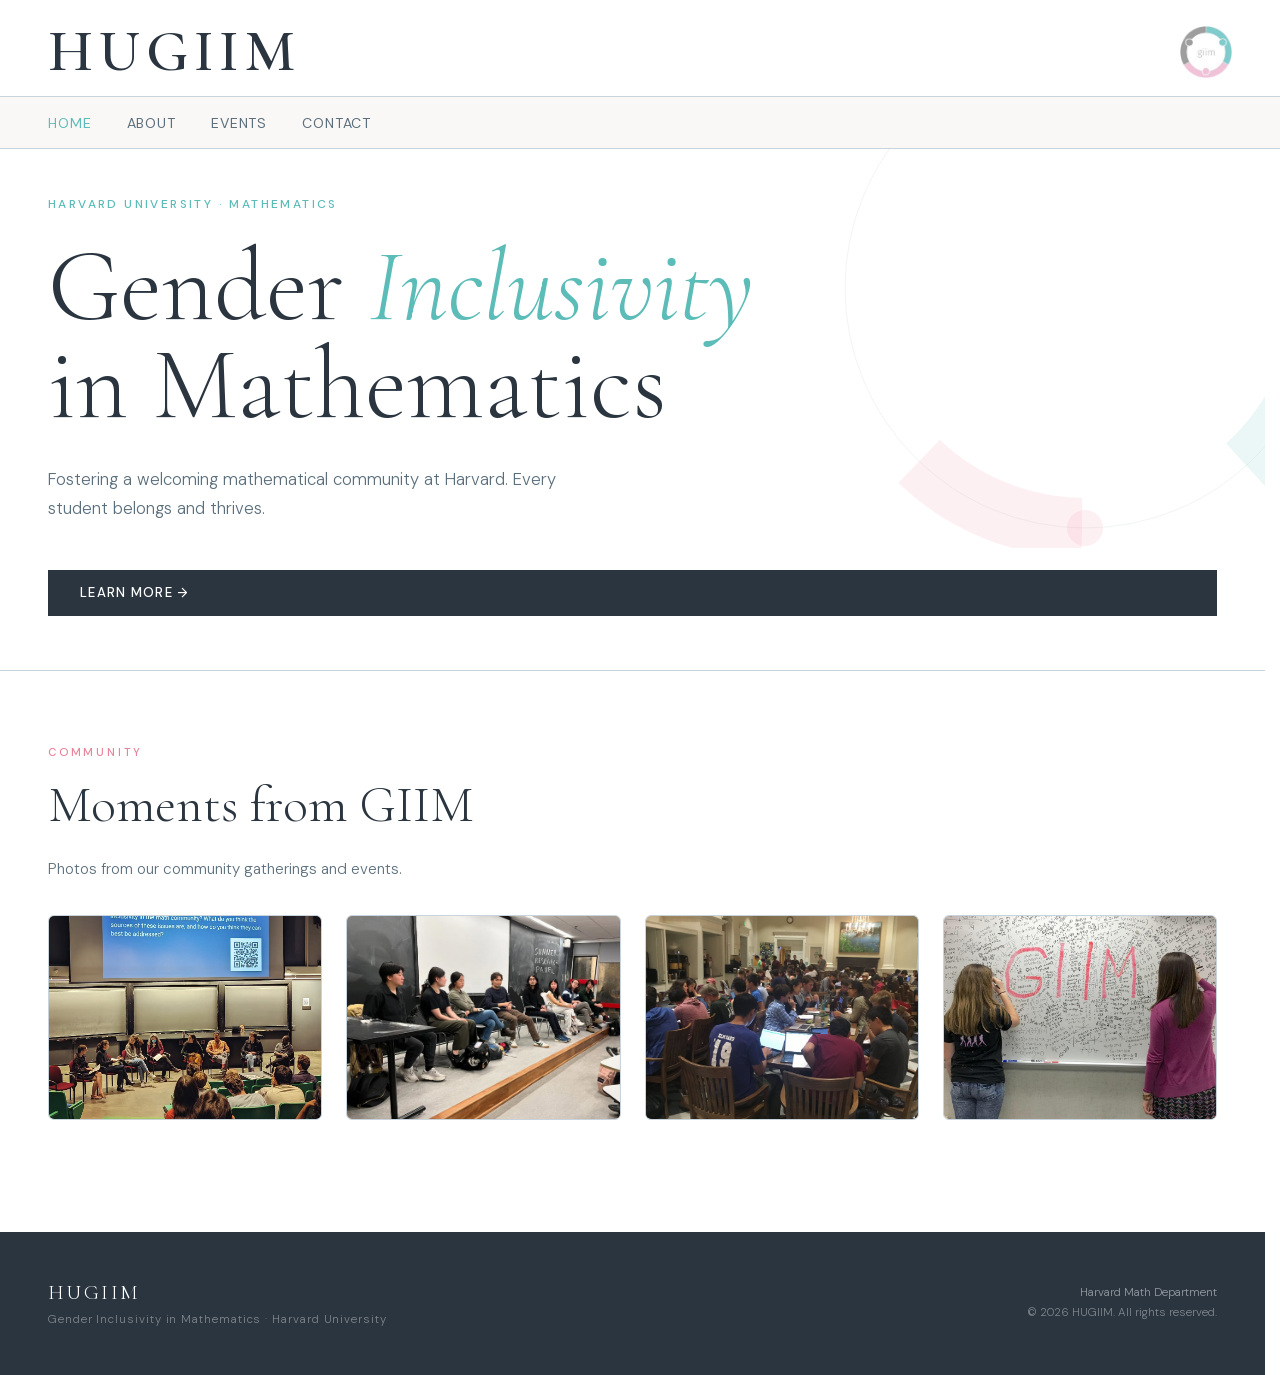
==== index.html @ 7eb079ed "Use index.html for GitHub Pages; redirect giim.html to home Made-with: Cursor" ====
<!DOCTYPE html>
<html lang="en">
<head>
<meta charset="UTF-8">
<meta name="viewport" content="width=device-width, initial-scale=1.0">
<title>GIIM — Gender Inclusivity in Mathematics</title>
<link rel="preload" href="fonts/dm-sans.woff2" as="font" type="font/woff2" crossorigin>
<link rel="preload" href="fonts/cormorant-garamond.woff2" as="font" type="font/woff2" crossorigin>
<link rel="preload" href="fonts/cormorant-garamond-italic.woff2" as="font" type="font/woff2" crossorigin>
<link rel="preload" href="images/logo.png" as="image" type="image/png">
<link rel="icon" href="images/favicon.png" type="image/png" sizes="32x32">
<link rel="apple-touch-icon" href="images/logo.png">
<link rel="stylesheet" href="styles.css">
</head>
<body>

<header class="site-header">
  <div class="site-header-inner">
    <div class="header-top">
      <a href="index.html" class="header-wordmark">HUGIIM</a>
      <a href="index.html" class="header-logo" aria-label="HUGIIM home">
        <img src="images/logo.png" alt="" width="225" height="225" decoding="async">
      </a>
    </div>
    <nav class="header-nav" aria-label="Main">
      <ul class="nav-links">
        <li><a href="index.html" aria-current="page">Home</a></li>
        <li><a href="about.html">About</a></li>
        <li><a href="schedule.html">Events</a></li>
        <li><a href="contact.html">Contact</a></li>
      </ul>
    </nav>
  </div>
</header>

<main class="page-main">

<section class="hero" id="home">
  <svg class="hero-bg" viewBox="0 0 520 520" xmlns="http://www.w3.org/2000/svg" aria-hidden="true">
    <circle cx="260" cy="260" r="240" stroke="#8a9aaa" stroke-width="1" fill="none"/>
    <circle cx="260" cy="260" r="240" stroke="#5bbcb8" stroke-width="60" fill="none"
      stroke-dasharray="200 1307" stroke-dashoffset="0"/>
    <circle cx="260" cy="260" r="240" stroke="#e8849a" stroke-width="60" fill="none"
      stroke-dasharray="180 1327" stroke-dashoffset="-380"/>
    <circle cx="260" cy="20" r="18" fill="#8a9aaa"/>
    <circle cx="488" cy="140" r="18" fill="#5bbcb8"/>
    <circle cx="260" cy="500" r="18" fill="#e8849a"/>
  </svg>

  <p class="hero-tag">Harvard University · Mathematics</p>
  <h1 class="hero-title">Gender&nbsp;<em>Inclusivity</em><br>in Mathematics</h1>
  <p class="hero-subtitle">Fostering a welcoming mathematical community at Harvard. Every student belongs and thrives.</p>
  <a href="about.html" class="hero-cta">Learn More →</a>
  <br>
  <br>
</section>

<section class="home-photos" aria-labelledby="photos-heading">
  <br>
  <br>
  <p class="section-label">Community</p>
  <h2 class="section-title" id="photos-heading">Moments from GIIM</h2>
  <p class="home-photos-intro">Photos from our community gatherings and events.</p>
  <div class="photo-grid">
    <figure class="photo-tile" tabindex="0">
      <img src="images/photo-conference.jpg" width="1080" height="1080" alt="HUGIIM conference">
      <figcaption class="photo-hover-caption">HUGIIM's annual conference celebrating women in math and stats.</figcaption>
    </figure>
    <figure class="photo-tile" tabindex="0">
      <img src="images/photo-community.jpg" width="1200" height="900" alt="GIIM community photo">
      <figcaption class="photo-hover-caption">Panel on summer opportunities, REUs, and more.</figcaption>
    </figure>
    <figure class="photo-tile" tabindex="0">
      <img src="images/photo-event.jpg" width="1200" height="900" alt="GIIM event photo">
      <figcaption class="photo-hover-caption">Weekly Math Nights with snacks and office hours!</figcaption>
    </figure>
    <figure class="photo-tile" tabindex="0">
      <img src="images/photo-gathering.jpg" width="1200" height="900" alt="GIIM gathering photo">
      <figcaption class="photo-hover-caption">Our community <3.</figcaption>
    </figure>
  </div>
</section>

</main>

<footer>
  <div class="footer-left">
    <div class="footer-wordmark">HUGIIM</div>
    <div class="footer-sub">Gender Inclusivity in Mathematics · Harvard University</div>
  </div>
  <div class="footer-right">
    <a href="https://www.math.harvard.edu" target="_blank">Harvard Math Department</a><br>
    <span>© 2026 HUGIIM. All rights reserved.</span>
  </div>
</footer>

</body>
</html>
---- styles.css ----
/* Self-hosted fonts — swap keeps weights consistent (optional caused fallback “random bold”) */
@font-face {
  font-family: 'Cormorant Garamond';
  font-style: italic;
  font-weight: 300;
  font-display: swap;
  src: url('fonts/cormorant-garamond-italic.woff2') format('woff2');
}

@font-face {
  font-family: 'Cormorant Garamond';
  font-style: italic;
  font-weight: 400;
  font-display: swap;
  src: url('fonts/cormorant-garamond-italic.woff2') format('woff2');
}

@font-face {
  font-family: 'Cormorant Garamond';
  font-style: normal;
  font-weight: 300;
  font-display: swap;
  src: url('fonts/cormorant-garamond.woff2') format('woff2');
}

@font-face {
  font-family: 'Cormorant Garamond';
  font-style: normal;
  font-weight: 400;
  font-display: swap;
  src: url('fonts/cormorant-garamond.woff2') format('woff2');
}

@font-face {
  font-family: 'Cormorant Garamond';
  font-style: normal;
  font-weight: 600;
  font-display: swap;
  src: url('fonts/cormorant-garamond.woff2') format('woff2');
}

@font-face {
  font-family: 'DM Sans';
  font-style: normal;
  font-weight: 300;
  font-display: swap;
  src: url('fonts/dm-sans.woff2') format('woff2');
}

@font-face {
  font-family: 'DM Sans';
  font-style: normal;
  font-weight: 400;
  font-display: swap;
  src: url('fonts/dm-sans.woff2') format('woff2');
}

@font-face {
  font-family: 'DM Sans';
  font-style: normal;
  font-weight: 500;
  font-display: swap;
  src: url('fonts/dm-sans.woff2') format('woff2');
}

:root {
  --gray: #8a9aaa;
  --gray-light: #c8d3db;
  --gray-dark: #4a5a68;
  --teal: #5bbcb8;
  --teal-light: #a8dbd9;
  --pink: #e8849a;
  --pink-light: #f2b8c6;
  --off-white: #f7f5f2;
  --dark: #2a3540;
  --mid: #5a6e7c;
  --header-h: clamp(6.25rem, 14vw, 8rem);
}

* { margin: 0; padding: 0; box-sizing: border-box; }

html {
  scroll-behavior: smooth;
  scrollbar-gutter: stable;
}

body {
  font-family: 'DM Sans', sans-serif;
  font-weight: 400;
  background: #fff;
  color: var(--dark);
  overflow-x: hidden;
  padding-top: var(--header-h);
  -webkit-font-smoothing: antialiased;
  -moz-osx-font-smoothing: grayscale;
}

/* We only load DM Sans up to 500 — avoid browser default 700 / faux-bold on strong */
b,
strong {
  font-weight: 500;
}

.header-wordmark,
.hero-title,
.section-title,
.calendar-panel-header,
.mission-card blockquote,
.event-title,
.contact-form-area h3,
.gallery-strip .gimg,
.footer-wordmark {
  font-synthesis: none;
}

/* SITE HEADER — title row + double-line nav */
.site-header {
  position: fixed;
  top: 0;
  left: 0;
  right: 0;
  z-index: 100;
  background: #fff;
}

.site-header-inner {
  position: relative;
}

.header-top {
  display: flex;
  align-items: center;
  justify-content: space-between;
  gap: 1rem;
  padding: 1.45rem 3rem 0.9rem;
  min-height: 3.75rem;
}

.header-logo {
  display: flex;
  align-items: center;
  flex-shrink: 0;
  line-height: 0;
  opacity: 0.95;
  transition: opacity 0.2s;
}

.header-logo:hover {
  opacity: 1;
}

.header-logo img {
  width: clamp(2.5rem, 6.5vw, 3.25rem);
  height: auto;
  display: block;
}

.header-wordmark {
  font-family: 'Cormorant Garamond', serif;
  font-size: clamp(2.15rem, 5.5vw, 3.65rem);
  font-weight: 600;
  letter-spacing: 0.1em;
  color: var(--dark);
  text-transform: uppercase;
  text-decoration: none;
  line-height: 1;
  transition: color 0.2s;
}

.header-wordmark:hover { color: var(--teal); }

.header-nav {
  border-top: 1px solid var(--gray-light);
  border-bottom: 1px solid var(--gray-light);
  padding: 0.95rem 3rem;
  background: rgba(247, 245, 242, 0.65);
}

.nav-links {
  display: flex;
  flex-wrap: wrap;
  gap: 1.75rem 2.2rem;
  list-style: none;
  align-items: center;
}

.nav-links a {
  font-size: 0.88rem;
  font-weight: 400;
  letter-spacing: 0.06em;
  color: var(--mid);
  text-decoration: none;
  text-transform: uppercase;
  transition: color 0.2s;
}

.nav-links a:hover { color: var(--teal); }

.nav-links a[aria-current="page"] {
  color: var(--teal);
  font-weight: 400;
}

.page-main { min-height: 50vh; }

/* HERO (home only — other pages don’t use .hero) */
.hero {
  display: flex;
  flex-direction: column;
  justify-content: flex-start;
  padding: 4.25rem 3rem 1.75rem;
  position: relative;
  overflow: hidden;
}

.hero-bg {
  position: absolute;
  top: -100px;
  right: -80px;
  width: 520px;
  height: 520px;
  pointer-events: none;
}

.hero-bg circle { opacity: 0.12; }

.hero-tag {
  font-size: 0.75rem;
  font-weight: 500;
  letter-spacing: 0.2em;
  text-transform: uppercase;
  color: var(--teal);
  margin-bottom: 1.65rem;
}

.hero-title {
  font-family: 'Cormorant Garamond', serif;
  font-size: clamp(3.5rem, 8vw, 7.5rem);
  font-weight: 300;
  line-height: 0.95;
  color: var(--dark);
  max-width: 780px;
  margin-bottom: 2rem;
}

.hero-title em {
  font-style: italic;
  color: var(--teal);
}

.hero-subtitle {
  font-size: 1.05rem;
  font-weight: 300;
  line-height: 1.7;
  color: var(--mid);
  max-width: 520px;
  margin-bottom: 3rem;
}

.hero-cta {
  display: inline-flex;
  align-items: center;
  gap: 0.6rem;
  padding: 0.9rem 2rem;
  font-size: 0.82rem;
  font-weight: 500;
  letter-spacing: 0.1em;
  text-transform: uppercase;
  color: white;
  background: var(--dark);
  text-decoration: none;
  transition: background 0.2s;
}

.hero-cta:hover { background: var(--teal); }

.hero-scroll {
  position: absolute;
  bottom: 2.5rem;
  left: 3rem;
  font-size: 0.7rem;
  letter-spacing: 0.18em;
  text-transform: uppercase;
  color: var(--gray);
  display: flex;
  align-items: center;
  gap: 0.8rem;
}

.hero-scroll::before {
  content: '';
  display: block;
  width: 40px;
  height: 1px;
  background: var(--gray-light);
}

/* SECTION COMMONS */
section { padding: 6rem 3rem; }

.section-label {
  font-size: 0.7rem;
  font-weight: 500;
  letter-spacing: 0.25em;
  text-transform: uppercase;
  color: var(--pink);
  margin-bottom: 1rem;
}

.section-title {
  font-family: 'Cormorant Garamond', serif;
  font-size: clamp(2rem, 4vw, 3.2rem);
  font-weight: 300;
  line-height: 1.15;
  color: var(--dark);
  margin-bottom: 1.8rem;
}

/* HOME — photos: keep Community close to Learn More; add air below & inside section */
.home-photos {
  background: white;
  border-top: 1px solid var(--gray-light);
  margin-top: -1rem;
  padding: 2rem 3rem 7rem;
}

.home-photos .section-label {
  margin-bottom: 1.05rem;
}

.home-photos .section-title {
  margin-bottom: 1.5rem;
}

.home-photos-intro {
  font-size: 0.95rem;
  font-weight: 300;
  color: var(--mid);
  max-width: 560px;
  margin-bottom: 1.15rem;
}

.photo-grid {
  display: grid;
  grid-template-columns: repeat(auto-fill, minmax(240px, 1fr));
  gap: 1.5rem;
  margin-top: 2.25rem;
}

.photo-grid figure {
  position: relative;
  margin: 0;
  border-radius: 6px;
  overflow: hidden;
  background: var(--gray-light);
  aspect-ratio: 4 / 3;
  border: 1px solid var(--gray-light);
}

.photo-grid figure:focus {
  outline: 2px solid var(--teal);
  outline-offset: 2px;
}

.photo-grid figure:focus:not(:focus-visible) {
  outline: none;
}

.photo-grid img {
  width: 100%;
  height: 100%;
  object-fit: cover;
  display: block;
}

/* Hover / keyboard: caption slides up in a dark tab strip at the bottom */
.photo-grid figcaption.photo-hover-caption {
  position: absolute;
  left: 0;
  right: 0;
  bottom: 0;
  margin: 0;
  padding: 0.7rem 1rem 0.85rem;
  max-height: 45%;
  font-family: 'DM Sans', sans-serif;
  font-size: 0.8rem;
  font-weight: 400;
  line-height: 1.45;
  color: rgba(255, 255, 255, 0.96);
  text-align: left;
  background: rgba(26, 34, 42, 0.88);
  border-radius: 10px 10px 0 0;
  box-shadow: 0 -4px 20px rgba(0, 0, 0, 0.15);
  transform: translateY(100%);
  opacity: 0;
  transition: transform 0.32s ease, opacity 0.28s ease;
  pointer-events: none;
}

.photo-grid figure:hover figcaption.photo-hover-caption,
.photo-grid figure:focus-within figcaption.photo-hover-caption {
  transform: translateY(0);
  opacity: 1;
}

@media (hover: none) {
  .photo-grid figcaption.photo-hover-caption {
    transform: translateY(0);
    opacity: 1;
    background: rgba(26, 34, 42, 0.82);
  }
}

.photo-caption {
  font-size: 0.72rem;
  letter-spacing: 0.12em;
  text-transform: uppercase;
  color: var(--gray);
  margin-top: 0.5rem;
}

/* Calendar panel (wireframe-style) */
.home-calendar {
  padding: 3.25rem 3rem 5.75rem;
  max-width: 960px;
  margin: 0 auto;
}

.calendar-panel {
  background: white;
  border: 1px solid var(--gray-light);
  border-radius: 4px;
  overflow: hidden;
  box-shadow: 0 12px 40px rgba(42, 53, 64, 0.06);
}

.calendar-panel-header {
  font-family: 'Cormorant Garamond', serif;
  font-size: 1.35rem;
  font-weight: 400;
  letter-spacing: 0.06em;
  color: var(--dark);
  padding: 1rem 1.5rem;
  border-bottom: 1px solid var(--gray-light);
  background: var(--off-white);
}

.calendar-panel-body {
  min-height: 200px;
  padding: 1.5rem;
  font-size: 0.9rem;
  font-weight: 300;
  color: var(--mid);
  line-height: 1.7;
}

.calendar-panel-cta { margin-top: 1rem; }

.calendar-panel-body a {
  color: var(--teal);
  text-decoration: none;
  font-weight: 500;
  letter-spacing: 0.04em;
  text-transform: uppercase;
  font-size: 0.75rem;
}

.calendar-panel-body a:hover { text-decoration: underline; }

/* ABOUT */
.about {
  background: white;
  display: grid;
  grid-template-columns: 1fr 1fr;
  gap: 5rem;
  align-items: start;
}

.about-text p {
  font-size: 1rem;
  font-weight: 300;
  line-height: 1.8;
  color: var(--mid);
  margin-bottom: 1.2rem;
}

.mission-card {
  background: var(--dark);
  color: white;
  padding: 3rem;
  position: relative;
  overflow: hidden;
}

.mission-card blockquote {
  font-family: 'Cormorant Garamond', serif;
  font-size: 1.35rem;
  font-style: italic;
  font-weight: 300;
  line-height: 1.6;
  color: white;
  position: relative;
}

.mission-card .mission-attr {
  margin-top: 1.5rem;
  font-size: 0.75rem;
  letter-spacing: 0.15em;
  text-transform: uppercase;
  color: var(--teal-light);
}

.pillars {
  display: flex;
  gap: 1.5rem;
  margin-top: 2rem;
  flex-wrap: wrap;
}

.pillar {
  flex: 1;
  min-width: 120px;
  padding: 1.2rem;
  border-top: 2px solid var(--teal-light);
}

.pillar-icon { font-size: 1.4rem; margin-bottom: 0.5rem; }

.pillar h4 {
  font-size: 0.8rem;
  font-weight: 500;
  letter-spacing: 0.08em;
  text-transform: uppercase;
  color: var(--dark);
  margin-bottom: 0.3rem;
}

.pillar p {
  font-size: 0.82rem;
  font-weight: 300;
  color: var(--mid);
  line-height: 1.5;
}

/* SCHEDULE */
.schedule {
  background: var(--off-white);
}

.schedule-grid {
  display: grid;
  grid-template-columns: repeat(auto-fill, minmax(280px, 1fr));
  gap: 1.5rem;
  margin-top: 2.5rem;
}

/* Two events: same row, conference wider than second column */
.schedule-grid--events {
  grid-template-columns: minmax(0, 1.65fr) minmax(0, 1fr);
  align-items: stretch;
}

.schedule-grid--events > .event-card {
  min-width: 0;
}

@media (max-width: 960px) {
  .schedule-grid--events {
    grid-template-columns: 1fr;
  }
}

.event-card {
  background: white;
  padding: 2rem;
  border-left: 3px solid var(--gray-light);
  transition: border-color 0.2s, transform 0.2s;
  cursor: default;
}

.event-card:hover {
  border-color: var(--teal);
  transform: translateY(-2px);
}

.event-date {
  font-size: 0.7rem;
  letter-spacing: 0.18em;
  text-transform: uppercase;
  color: var(--pink);
  font-weight: 500;
  margin-bottom: 0.7rem;
}

.event-title {
  font-family: 'Cormorant Garamond', serif;
  font-size: 1.3rem;
  font-weight: 400;
  color: var(--dark);
  margin-bottom: 0.6rem;
  line-height: 1.3;
}

.event-desc {
  font-size: 0.85rem;
  font-weight: 300;
  color: var(--mid);
  line-height: 1.6;
}

.event-tag {
  display: inline-block;
  margin-top: 1rem;
  font-size: 0.65rem;
  letter-spacing: 0.15em;
  text-transform: uppercase;
  padding: 0.25rem 0.7rem;
  background: var(--teal-light);
  color: var(--dark);
}

.event-tag.pink { background: var(--pink-light); }
.event-tag.gray { background: var(--gray-light); }

.event-desc--long p {
  margin-bottom: 1rem;
}

.event-desc--long p:last-of-type {
  margin-bottom: 0;
}

.event-desc--long a {
  color: var(--teal);
  text-decoration: none;
  font-weight: 500;
}

.event-desc--long a:hover {
  text-decoration: underline;
}

/* GALLERY STRIP */
.gallery-strip {
  padding: 0;
  background: var(--dark);
  display: flex;
  overflow: hidden;
  height: 220px;
}

.gallery-strip .gimg {
  flex: 1;
  min-width: 200px;
  display: flex;
  align-items: center;
  justify-content: center;
  font-family: 'Cormorant Garamond', serif;
  font-size: 1rem;
  font-style: italic;
  color: rgba(255, 255, 255, 0.35);
  letter-spacing: 0.05em;
  border-right: 1px solid rgba(255, 255, 255, 0.06);
}

.gimg:nth-child(1) { background: linear-gradient(135deg, #3a4f5c 0%, #2a3540 100%); }
.gimg:nth-child(2) { background: linear-gradient(135deg, #3d6060 0%, #2a4040 100%); }
.gimg:nth-child(3) { background: linear-gradient(135deg, #5a4050 0%, #3a2a35 100%); }
.gimg:nth-child(4) { background: linear-gradient(135deg, #3a5060 0%, #2a3845 100%); }

/* CONTACT */
.form-sent-notice {
  margin: 0;
  padding: 0.85rem 3rem;
  text-align: center;
  font-size: 0.9rem;
  font-weight: 400;
  color: var(--dark);
  background: var(--teal-light);
  border-bottom: 1px solid var(--gray-light);
}

@media (max-width: 768px) {
  .form-sent-notice { padding: 0.85rem 1.25rem; }
}

.contact {
  background: white;
  display: grid;
  grid-template-columns: 1fr 1fr;
  gap: 5rem;
  align-items: start;
}

.contact-item {
  display: flex;
  align-items: flex-start;
  gap: 1rem;
  margin-bottom: 2rem;
  padding-bottom: 2rem;
  border-bottom: 1px solid var(--gray-light);
}

.contact-item:last-child { border-bottom: none; }

.contact-icon {
  width: 36px;
  height: 36px;
  flex-shrink: 0;
  display: flex;
  align-items: center;
  justify-content: center;
  background: var(--off-white);
  font-size: 1rem;
}

.contact-item h4 {
  font-size: 0.72rem;
  letter-spacing: 0.18em;
  text-transform: uppercase;
  color: var(--gray);
  font-weight: 500;
  margin-bottom: 0.3rem;
}

.contact-item a,
.contact-item p {
  font-size: 0.9rem;
  font-weight: 300;
  color: var(--dark);
  text-decoration: none;
  line-height: 1.5;
}

.contact-item a:hover { color: var(--teal); }

.social-links {
  display: flex;
  gap: 0.8rem;
  margin-top: 0.4rem;
  flex-wrap: wrap;
}

.social-btn {
  display: inline-flex;
  align-items: center;
  gap: 0.4rem;
  padding: 0.4rem 0.9rem;
  font-size: 0.72rem;
  letter-spacing: 0.12em;
  text-transform: uppercase;
  font-weight: 500;
  text-decoration: none;
  border: 1px solid var(--gray-light);
  color: var(--dark);
  transition: all 0.2s;
}

.social-btn:hover {
  background: var(--dark);
  color: white;
  border-color: var(--dark);
}

.contact-form-area h3 {
  font-family: 'Cormorant Garamond', serif;
  font-size: 1.6rem;
  font-weight: 300;
  color: var(--dark);
  margin-bottom: 1.5rem;
}

.form-field { margin-bottom: 1.2rem; }

.form-field label {
  display: block;
  font-size: 0.7rem;
  letter-spacing: 0.15em;
  text-transform: uppercase;
  color: var(--gray);
  margin-bottom: 0.4rem;
}

.form-field input,
.form-field textarea {
  width: 100%;
  padding: 0.8rem 1rem;
  border: 1px solid var(--gray-light);
  background: var(--off-white);
  font-family: 'DM Sans', sans-serif;
  font-size: 0.9rem;
  font-weight: 300;
  color: var(--dark);
  outline: none;
  transition: border-color 0.2s;
  resize: none;
}

.form-field input:focus,
.form-field textarea:focus { border-color: var(--teal); }

.form-submit {
  width: 100%;
  padding: 1rem;
  background: var(--dark);
  color: white;
  border: none;
  cursor: pointer;
  font-family: 'DM Sans', sans-serif;
  font-size: 0.8rem;
  letter-spacing: 0.15em;
  text-transform: uppercase;
  font-weight: 500;
  transition: background 0.2s;
}

.form-submit:hover { background: var(--teal); }

/* FOOTER */
footer {
  background: var(--dark);
  color: white;
  padding: 3rem;
  display: flex;
  align-items: center;
  justify-content: space-between;
  flex-wrap: wrap;
  gap: 1.5rem;
}

.footer-wordmark {
  font-family: 'Cormorant Garamond', serif;
  font-size: 1.3rem;
  font-weight: 300;
  letter-spacing: 0.12em;
  margin-bottom: 0.4rem;
}

.footer-sub {
  font-size: 0.72rem;
  font-weight: 300;
  color: rgba(255, 255, 255, 0.4);
  letter-spacing: 0.08em;
}

.footer-right {
  font-size: 0.72rem;
  font-weight: 300;
  color: rgba(255, 255, 255, 0.4);
  text-align: right;
  line-height: 1.8;
}

.footer-right a {
  color: rgba(255, 255, 255, 0.5);
  text-decoration: none;
}

.footer-right a:hover { color: var(--teal); }

/* RESPONSIVE */
@media (max-width: 768px) {
  .header-top {
    padding: 1.1rem 1.25rem 0.65rem;
    min-height: 3.25rem;
  }

  .header-nav { padding: 0.75rem 1.25rem; }

  .nav-links {
    gap: 1rem 1.25rem;
  }

  .nav-links a { font-size: 0.8rem; }

  section { padding: 4rem 1.5rem; }

  .hero { padding: 3rem 1.5rem 1.5rem; }

  .home-photos {
    margin-top: -0.65rem;
    padding: 1.75rem 1.5rem 4.75rem;
  }

  .home-calendar { padding: 2.5rem 1.5rem 4.25rem; }

  .about,
  .contact { grid-template-columns: 1fr; gap: 2.5rem; }

  .hero-bg {
    width: 280px;
    height: 280px;
    top: -50px;
    right: -40px;
  }

  footer {
    padding: 2rem 1.5rem;
    flex-direction: column;
  }

  .footer-right { text-align: left; }
}

/* Hero loads static (no staggered fade) to avoid “jump” on paint */
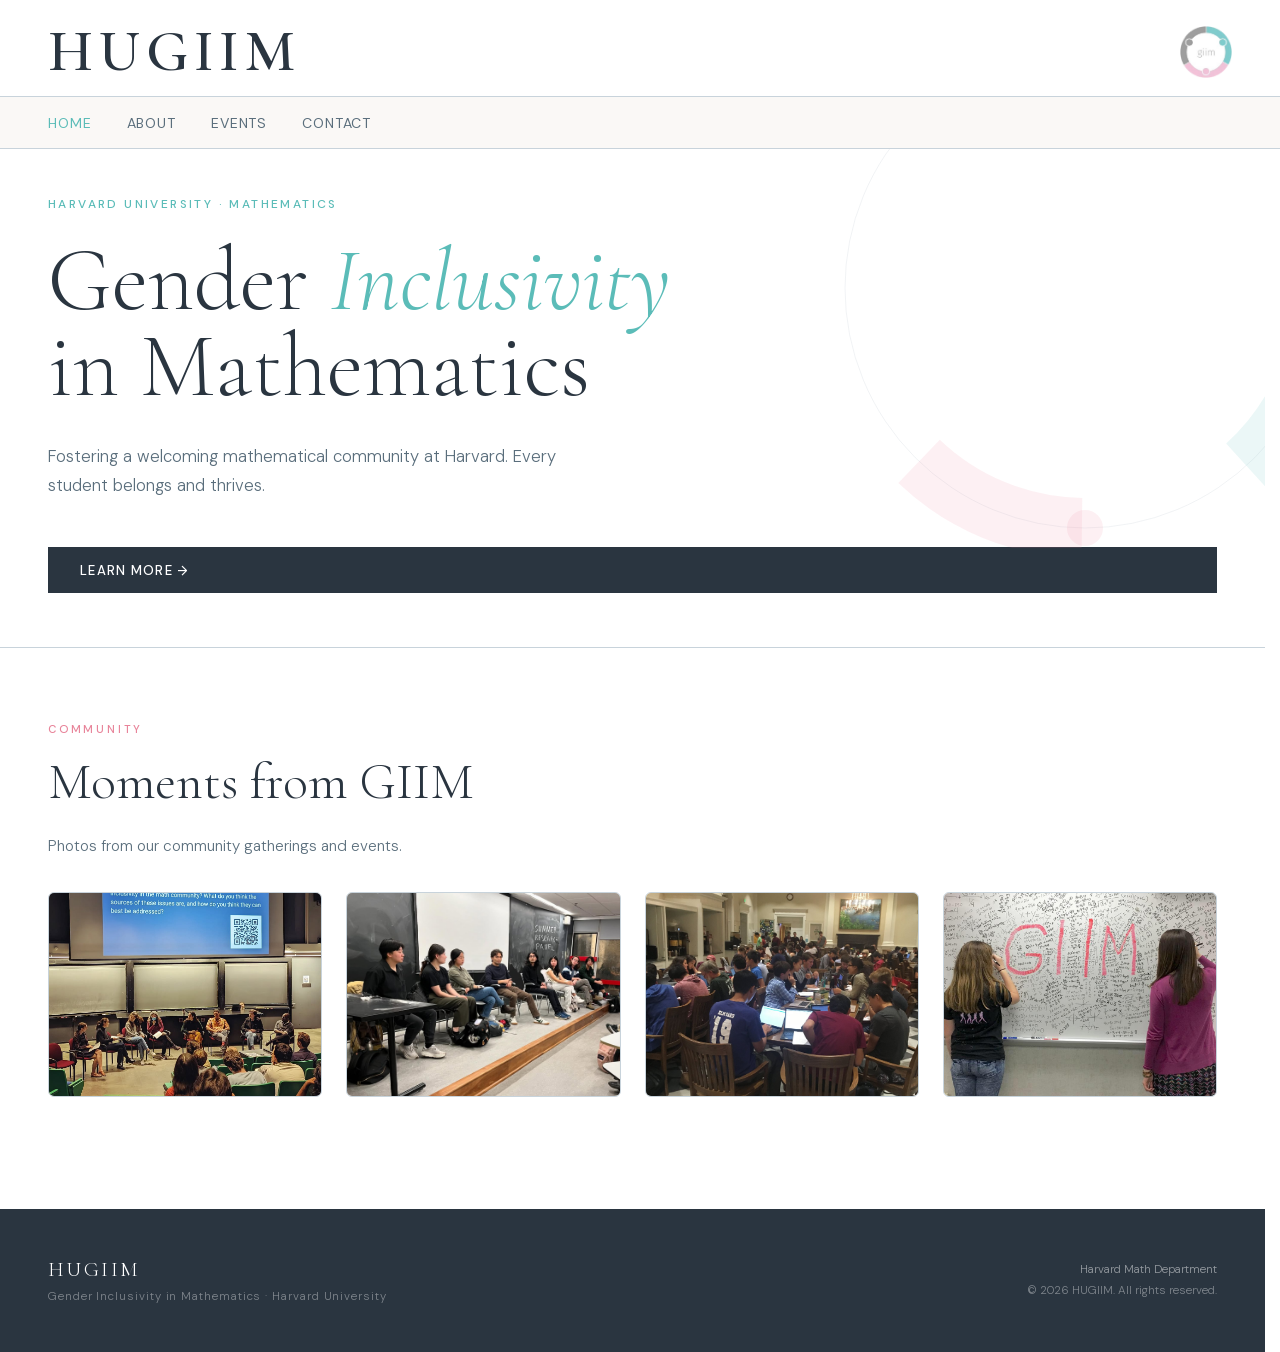
==== commit 00a689c1: "Prevent title overflow on narrow viewports (wrap, fluid type) Made-with: Cursor" ====
--- a/index.html
+++ b/index.html
@@ -48,7 +48,7 @@
   </svg>
 
   <p class="hero-tag">Harvard University · Mathematics</p>
-  <h1 class="hero-title">Gender&nbsp;<em>Inclusivity</em><br>in Mathematics</h1>
+  <h1 class="hero-title">Gender <em>Inclusivity</em><br>in Mathematics</h1>
   <p class="hero-subtitle">Fostering a welcoming mathematical community at Harvard. Every student belongs and thrives.</p>
   <a href="about.html" class="hero-cta">Learn More →</a>
   <br>
--- a/styles.css
+++ b/styles.css
@@ -165,6 +165,8 @@
   text-decoration: none;
   line-height: 1;
   transition: color 0.2s;
+  min-width: 0;
+  overflow-wrap: break-word;
 }
 
 .header-wordmark:hover { color: var(--teal); }
@@ -231,16 +233,20 @@
   text-transform: uppercase;
   color: var(--teal);
   margin-bottom: 1.65rem;
+  max-width: 100%;
+  overflow-wrap: break-word;
 }
 
 .hero-title {
   font-family: 'Cormorant Garamond', serif;
-  font-size: clamp(3.5rem, 8vw, 7.5rem);
+  font-size: clamp(1.875rem, 5.5vw + 1.25rem, 7.5rem);
   font-weight: 300;
   line-height: 0.95;
   color: var(--dark);
-  max-width: 780px;
+  max-width: min(780px, 100%);
   margin-bottom: 2rem;
+  overflow-wrap: break-word;
+  hyphens: auto;
 }
 
 .hero-title em {
@@ -253,8 +259,9 @@
   font-weight: 300;
   line-height: 1.7;
   color: var(--mid);
-  max-width: 520px;
+  max-width: min(520px, 100%);
   margin-bottom: 3rem;
+  overflow-wrap: break-word;
 }
 
 .hero-cta {
@@ -309,11 +316,14 @@
 
 .section-title {
   font-family: 'Cormorant Garamond', serif;
-  font-size: clamp(2rem, 4vw, 3.2rem);
+  font-size: clamp(1.65rem, 3.5vw + 1rem, 3.2rem);
   font-weight: 300;
   line-height: 1.15;
   color: var(--dark);
   margin-bottom: 1.8rem;
+  max-width: 100%;
+  overflow-wrap: break-word;
+  hyphens: auto;
 }
 
 /* HOME — photos: keep Community close to Learn More; add air below & inside section */
@@ -490,6 +500,12 @@
   padding: 3rem;
   position: relative;
   overflow: hidden;
+  overflow-wrap: break-word;
+}
+
+.mission-card h2 {
+  max-width: 100%;
+  line-height: 1.2;
 }
 
 .mission-card blockquote {
@@ -599,6 +615,7 @@
   color: var(--dark);
   margin-bottom: 0.6rem;
   line-height: 1.3;
+  overflow-wrap: break-word;
 }
 
 .event-desc {
@@ -768,6 +785,8 @@
   font-weight: 300;
   color: var(--dark);
   margin-bottom: 1.5rem;
+  max-width: 100%;
+  overflow-wrap: break-word;
 }
 
 .form-field { margin-bottom: 1.2rem; }
@@ -834,6 +853,7 @@
   font-weight: 300;
   letter-spacing: 0.12em;
   margin-bottom: 0.4rem;
+  overflow-wrap: break-word;
 }
 
 .footer-sub {
@@ -841,6 +861,8 @@
   font-weight: 300;
   color: rgba(255, 255, 255, 0.4);
   letter-spacing: 0.08em;
+  max-width: 100%;
+  overflow-wrap: break-word;
 }
 
 .footer-right {
@@ -877,6 +899,19 @@
 
   .hero { padding: 3rem 1.5rem 1.5rem; }
 
+  .hero-tag {
+    font-size: 0.68rem;
+    letter-spacing: 0.14em;
+  }
+
+  .header-wordmark {
+    font-size: clamp(1.5rem, 6vw + 0.5rem, 3.65rem);
+  }
+
+  .contact-form-area h3 {
+    font-size: clamp(1.25rem, 5vw + 0.75rem, 1.6rem);
+  }
+
   .home-photos {
     margin-top: -0.65rem;
     padding: 1.75rem 1.5rem 4.75rem;
